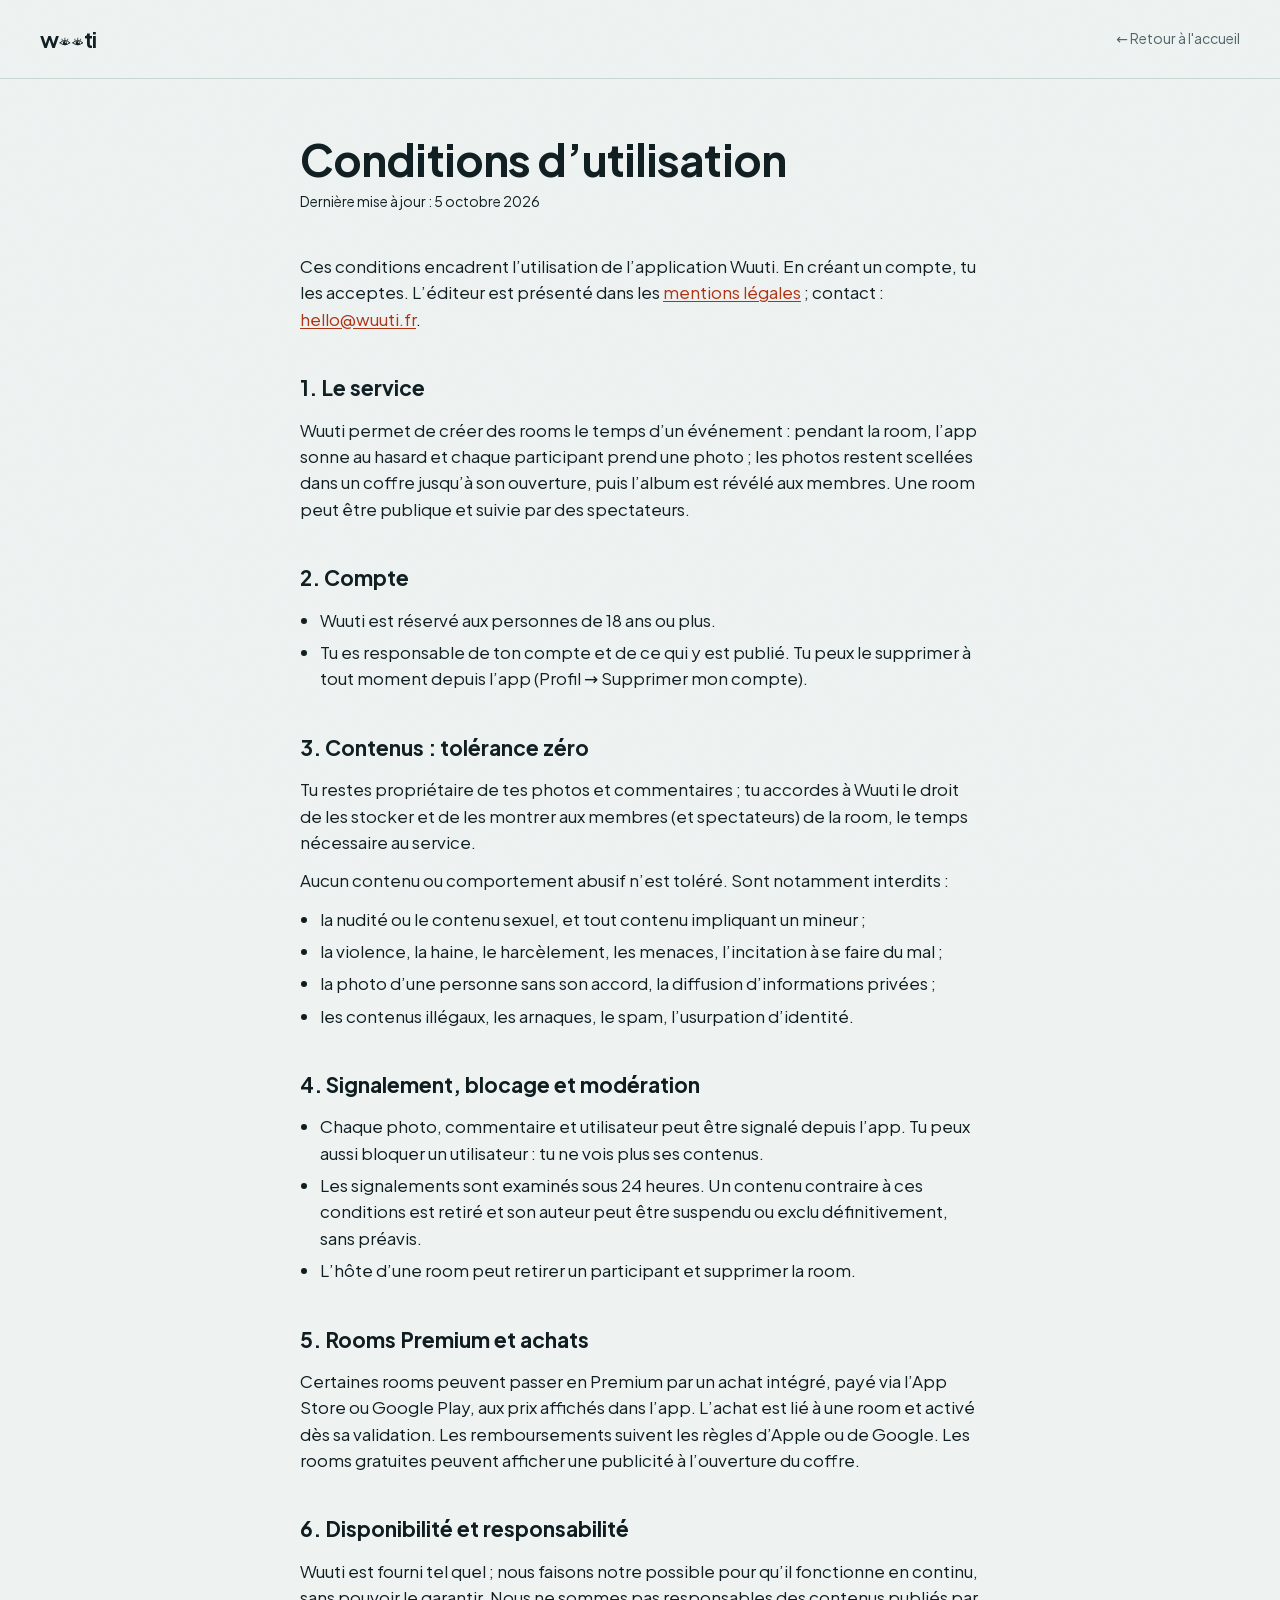
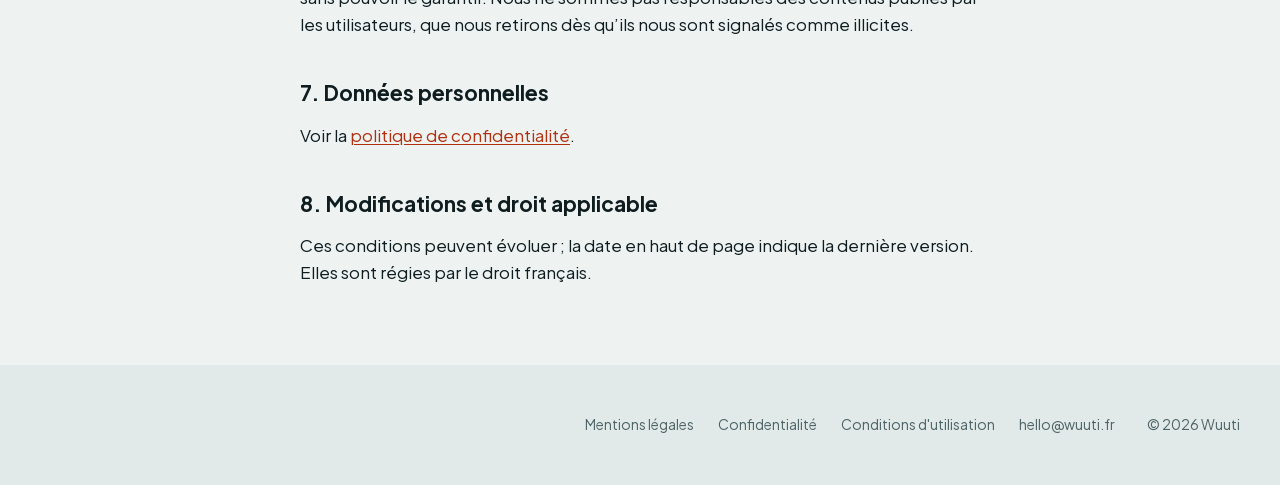
==== conditions.html @ 4585d602 "Légal : politique de confidentialité à jour (AdMob, PostHog, Apple, achats, 18 ans) et conditions d'" ====
<!doctype html>
<html lang="fr">
<head>
  <meta charset="utf-8" />
  <meta name="viewport" content="width=device-width, initial-scale=1, viewport-fit=cover" />
  <title>Conditions d’utilisation · Wuuti</title>
  <meta name="description" content="Conditions générales d’utilisation de l’application Wuuti." />
  <link rel="canonical" href="https://wuuti.fr/conditions.html" />
  <meta name="robots" content="noindex, follow" />
  <meta name="theme-color" content="#eef3f2" />
  <link rel="icon" href="assets/favicon.png" />
  <link rel="stylesheet" href="styles.css?v=11" />
</head>
<body class="legal day">
  <header class="legal__head">
    <div class="container">
      <a href="/" class="wordmark wordmark--sm" aria-label="Wuuti, accueil">
        w<span class="eyes"><span class="sr">uu</span><svg viewBox="0 0 230 100" fill="none" aria-hidden="true"><defs><clipPath id="lgc"><path d="M9.00 50.00Q55.00 4.00 101.00 50.00Q55.00 90.00 9.00 50.00Z"/><path d="M129.00 50.00Q175.00 4.00 221.00 50.00Q175.00 90.00 129.00 50.00Z"/></clipPath><mask id="lgm" maskUnits="userSpaceOnUse" x="-20" y="-20" width="270" height="140"><rect x="-20" y="-20" width="270" height="140" fill="#fff"/><circle fill="#000" cx="62.20" cy="44.80" r="6.00"/><circle fill="#000" cx="182.20" cy="44.80" r="6.00"/></mask></defs><g clip-path="url(#lgc)" mask="url(#lgm)"><circle fill="currentColor" cx="55.00" cy="52.00" r="20.00"/><circle fill="currentColor" cx="175.00" cy="52.00" r="20.00"/></g><g stroke="currentColor" stroke-width="9" stroke-linecap="round" stroke-linejoin="round"><path d="M9.00 50.00Q55.00 90.00 101.00 50.00"/><path d="M129.00 50.00Q175.00 90.00 221.00 50.00"/><path d="M9.00 50.00Q55.00 4.00 101.00 50.00"/><path d="M129.00 50.00Q175.00 4.00 221.00 50.00"/></g><g stroke="currentColor" stroke-width="7" stroke-linecap="round"><line x1="30.35" y1="25.95" x2="27.79" y2="15.45"/><line x1="55.00" y1="20.00" x2="55.00" y2="6.32"/><line x1="79.65" y1="25.95" x2="82.21" y2="15.45"/><line x1="150.35" y1="25.95" x2="147.79" y2="15.45"/><line x1="175.00" y1="20.00" x2="175.00" y2="6.32"/><line x1="199.65" y1="25.95" x2="202.21" y2="15.45"/></g></svg></span>ti
      </a>
      <a href="/" class="legal__back">← Retour à l'accueil</a>
    </div>
  </header>
  <main class="container legal__body">
    <h1>Conditions d’utilisation</h1>
    <p class="legal__date">Dernière mise à jour : 5 octobre 2026</p>

    <p>Ces conditions encadrent l’utilisation de l’application Wuuti. En créant un compte, tu les acceptes. L’éditeur est présenté dans les <a href="mentions-legales.html">mentions légales</a> ; contact : <a href="mailto:hello@wuuti.fr">hello@wuuti.fr</a>.</p>

    <h2>1. Le service</h2>
    <p>Wuuti permet de créer des rooms le temps d’un événement : pendant la room, l’app sonne au hasard et chaque participant prend une photo ; les photos restent scellées dans un coffre jusqu’à son ouverture, puis l’album est révélé aux membres. Une room peut être publique et suivie par des spectateurs.</p>

    <h2>2. Compte</h2>
    <ul>
      <li>Wuuti est réservé aux personnes de 18 ans ou plus.</li>
      <li>Tu es responsable de ton compte et de ce qui y est publié. Tu peux le supprimer à tout moment depuis l’app (Profil → Supprimer mon compte).</li>
    </ul>

    <h2>3. Contenus : tolérance zéro</h2>
    <p>Tu restes propriétaire de tes photos et commentaires ; tu accordes à Wuuti le droit de les stocker et de les montrer aux membres (et spectateurs) de la room, le temps nécessaire au service.</p>
    <p>Aucun contenu ou comportement abusif n’est toléré. Sont notamment interdits :</p>
    <ul>
      <li>la nudité ou le contenu sexuel, et tout contenu impliquant un mineur ;</li>
      <li>la violence, la haine, le harcèlement, les menaces, l’incitation à se faire du mal ;</li>
      <li>la photo d’une personne sans son accord, la diffusion d’informations privées ;</li>
      <li>les contenus illégaux, les arnaques, le spam, l’usurpation d’identité.</li>
    </ul>

    <h2>4. Signalement, blocage et modération</h2>
    <ul>
      <li>Chaque photo, commentaire et utilisateur peut être signalé depuis l’app. Tu peux aussi bloquer un utilisateur : tu ne vois plus ses contenus.</li>
      <li>Les signalements sont examinés sous 24 heures. Un contenu contraire à ces conditions est retiré et son auteur peut être suspendu ou exclu définitivement, sans préavis.</li>
      <li>L’hôte d’une room peut retirer un participant et supprimer la room.</li>
    </ul>

    <h2>5. Rooms Premium et achats</h2>
    <p>Certaines rooms peuvent passer en Premium par un achat intégré, payé via l’App Store ou Google Play, aux prix affichés dans l’app. L’achat est lié à une room et activé dès sa validation. Les remboursements suivent les règles d’Apple ou de Google. Les rooms gratuites peuvent afficher une publicité à l’ouverture du coffre.</p>

    <h2>6. Disponibilité et responsabilité</h2>
    <p>Wuuti est fourni tel quel ; nous faisons notre possible pour qu’il fonctionne en continu, sans pouvoir le garantir. Nous ne sommes pas responsables des contenus publiés par les utilisateurs, que nous retirons dès qu’ils nous sont signalés comme illicites.</p>

    <h2>7. Données personnelles</h2>
    <p>Voir la <a href="confidentialite.html">politique de confidentialité</a>.</p>

    <h2>8. Modifications et droit applicable</h2>
    <p>Ces conditions peuvent évoluer ; la date en haut de page indique la dernière version. Elles sont régies par le droit français.</p>
  </main>
  <footer class="footer">
    <div class="container footer__inner">
      <nav class="footer__links" aria-label="Liens légaux">
        <a href="mentions-legales.html">Mentions légales</a>
        <a href="confidentialite.html">Confidentialité</a>
        <a href="conditions.html">Conditions d'utilisation</a>
        <a href="mailto:hello@wuuti.fr">hello@wuuti.fr</a>
      </nav>
      <p class="footer__copy">© 2026 Wuuti</p>
    </div>
  </footer>
</body>
</html>
---- styles.css ----
/* ==========================================================================
   Wuuti, landing
   Tokens repris de l'app (lib/theme.dart) : 60/30/10 dans la complémentaire.
   Deux temps : la page vit la nuit (ink) puis bascule en jour (paper)
   à l'ouverture du coffre. C'est la seule bascule de thème, voulue.
   Rayons : interactif = pilule, cartes = 28px, téléphones = 44px.
   ========================================================================== */

@font-face {
  font-family: "Plus Jakarta Sans";
  src: url("assets/fonts/jakarta.woff2") format("woff2");
  font-weight: 400 800;
  font-style: normal;
  font-display: swap;
}
@font-face {
  font-family: "Plus Jakarta Sans";
  src: url("assets/fonts/jakarta-italic.woff2") format("woff2");
  font-weight: 400 800;
  font-style: italic;
  font-display: swap;
}
/* Caveat réduite aux légendes des polaroïds du coffre. */
@font-face {
  font-family: "Caveat";
  src: url("assets/fonts/caveat.woff2") format("woff2");
  font-weight: 600;
  font-display: swap;
}

:root {
  /* Nuit */
  --ink: #0c1517;
  --ink2: #111d20;
  --slate: #172629;
  --slate2: #1f3236;
  --line: #26393d;
  --mist: #7e9a9e;
  --foam: #e6efee;
  /* Jour */
  --paper: #eef3f2;
  --paper-hi: #f7faf9;
  --paper2: #e1eae9;
  --paper-line: #c9d8d6;
  --ink-text: #0f1d20;
  --ink-muted: #4e6367;
  /* Accent */
  --ember: #d93d14;
  --ember-hover: #e44a20;
  --ember-soft: #ff8a63;
  --ember-deep: #b0300f;

  --text: var(--foam);
  --muted: var(--mist);

  --ease-out: cubic-bezier(0.23, 1, 0.32, 1);
  --ease-in-out: cubic-bezier(0.77, 0, 0.175, 1);
  --ease-spring: cubic-bezier(0.34, 1.36, 0.64, 1);

  --r-card: 28px;
  --r-phone: 44px;
  --nav-h: 68px;
  --gutter: clamp(16px, 4vw, 40px);

  /* Couches */
  --z-nav: 50;
  --z-skip: 60;
  --z-grain: 40;

  color-scheme: dark;
}

*,
*::before,
*::after { box-sizing: border-box; }

html {
  scroll-behavior: smooth;
  -webkit-text-size-adjust: 100%;
  scroll-padding-top: calc(var(--nav-h) + 12px);
}

body {
  margin: 0;
  background: var(--ink);
  color: var(--text);
  font-family: "Plus Jakarta Sans", ui-sans-serif, system-ui, sans-serif;
  font-size: 17px;
  line-height: 1.55;
  -webkit-font-smoothing: antialiased;
  -moz-osx-font-smoothing: grayscale;
  text-rendering: optimizeLegibility;
  overflow-x: clip;
  -webkit-tap-highlight-color: transparent;
}

img { display: block; max-width: 100%; height: auto; }
a { color: inherit; text-decoration: none; }
button { font: inherit; color: inherit; cursor: pointer; }
h1, h2, h3, p { margin: 0; }
.tabular { font-variant-numeric: tabular-nums; }
.sr {
  position: absolute;
  width: 1px;
  height: 1px;
  overflow: hidden;
  clip-path: inset(50%);
  white-space: nowrap;
}

::selection { background: rgb(217 61 20 / 0.35); }

:focus-visible {
  outline: 2px solid var(--ember-soft);
  outline-offset: 3px;
  border-radius: 999px;
}
.day :focus-visible { outline-color: var(--ember-deep); }

.skip {
  position: fixed;
  left: 16px;
  top: -60px;
  z-index: var(--z-skip);
  background: var(--ember);
  color: #fff;
  padding: 10px 16px;
  border-radius: 999px;
  transition: transform 200ms var(--ease-out);
}
.skip:focus { transform: translateY(76px); }

.container {
  width: 100%;
  max-width: 1320px;
  margin-inline: auto;
  padding-inline: var(--gutter);
}

/* Grain : fixe, jamais sur un conteneur qui défile */
body::after {
  content: "";
  position: fixed;
  inset: 0;
  z-index: var(--z-grain);
  pointer-events: none;
  opacity: 0.035;
  background-image: url("data:image/svg+xml,%3Csvg xmlns='http://www.w3.org/2000/svg' width='160' height='160'%3E%3Cfilter id='n'%3E%3CfeTurbulence type='fractalNoise' baseFrequency='.9' numOctaves='2' stitchTiles='stitch'/%3E%3C/filter%3E%3Crect width='100%25' height='100%25' filter='url(%23n)'/%3E%3C/svg%3E");
}

/* ---------- Typo partagée ----------
   Une seule définition pour les titres d'affichage et les textes secondaires :
   chaque bloc ne règle ensuite que sa taille (et un écart si besoin). */
.hero__title, .section-title, .manifesto__title, .vault__title, .final__title,
.ritual__step h3, .cell h3, .plan__price, .vault__time, .cover__name {
  font-weight: 650;
  line-height: 1.04;
  letter-spacing: -0.045em;
  text-wrap: balance;
}
.hero__title em, .manifesto__title em { color: var(--ember-soft); }

.section-sub, .hero__sub, .ritual__step p, .vault__caption, .final__sub {
  color: var(--muted);
  font-size: clamp(1rem, 1.3vw, 1.15rem);
  text-wrap: pretty;
}

.section-title { font-size: clamp(2rem, 4.2vw, 3.4rem); letter-spacing: -0.035em; }
.section-sub { margin-top: 16px; max-width: 52ch; }

/* Pastilles (bientôt, privée, live, badge de tarif) */
.soon, .cover__chip, .live-tag, .plan__badge {
  display: inline-flex;
  align-items: center;
  gap: 6px;
  border-radius: 999px;
  font-weight: 650;
  white-space: nowrap;
}

/* Colonnes centrées */
.manifesto__inner, .final__inner {
  display: flex;
  flex-direction: column;
  align-items: center;
  text-align: center;
}

/* Icônes (sprite SVG Phosphor) */
.icon { width: 1em; height: 1em; flex: none; fill: currentColor; }

/* ---------- Marque : les yeux ---------- */
.wordmark {
  display: inline-flex;
  align-items: baseline;
  font-size: 26px;
  font-weight: 650;
  letter-spacing: -0.04em;
  line-height: 1;
  transition: transform 160ms var(--ease-out);
}
.wordmark:active { transform: scale(0.97); }
.wordmark .eyes {
  width: 1.12em;
  height: 0.49em;
  margin-inline: 0.04em 0.03em;
  transform: translateY(0.02em);
}
.wordmark--sm { font-size: 22px; }
.eyes { display: inline-block; color: currentColor; }
.eyes svg { display: block; width: 100%; height: 100%; overflow: visible; }

/* ---------- Boutons ---------- */
.btn {
  --bg-btn: transparent;
  position: relative;
  display: inline-flex;
  align-items: center;
  justify-content: center;
  gap: 10px;
  height: 48px;
  padding: 0 22px;
  border: 0;
  border-radius: 999px;
  background: var(--bg-btn);
  font-weight: 650;
  font-size: 15px;
  letter-spacing: -0.01em;
  white-space: nowrap;
  user-select: none;
  transition:
    transform 160ms var(--ease-out),
    background-color 200ms ease,
    color 200ms ease;
}
.btn:active { transform: scale(0.97); }
.btn .icon { font-size: 18px; }
.btn--sm { height: 40px; padding: 0 18px; font-size: 14px; }
.btn--lg { height: 56px; padding: 0 26px; font-size: 16px; }

.btn--ember { --bg-btn: var(--ember); color: #fff; }

.btn__arrow { transition: transform 200ms var(--ease-out); }

@media (hover: hover) and (pointer: fine) {
  .btn--ember:hover { --bg-btn: var(--ember-hover); }
  .btn:hover .btn__arrow { transform: translateX(4px); }
  .btn:hover .btn__arrow--down { transform: translateY(3px); }
}

/* bouton magnétique : on bouge un calque interne, pas le bouton (hitbox stable) */
[data-magnetic] > * { transition: transform 300ms var(--ease-out); }

/* ---------- Nav ---------- */
.nav {
  position: fixed;
  inset: 0 0 auto 0;
  z-index: var(--z-nav);
  height: var(--nav-h);
  color: var(--foam);
  transition: color 300ms ease;
}
.nav::before {
  content: "";
  position: absolute;
  inset: 0;
  background: rgb(12 21 23 / 0.72);
  backdrop-filter: blur(18px) saturate(160%);
  -webkit-backdrop-filter: blur(18px) saturate(160%);
  box-shadow: inset 0 -1px 0 rgb(230 239 238 / 0.06);
  opacity: 0;
  transition: opacity 300ms ease, background-color 300ms ease;
}
.nav.is-scrolled::before { opacity: 1; }
.nav[data-theme="day"] { color: var(--ink-text); }
.nav[data-theme="day"]::before {
  background: rgb(238 243 242 / 0.78);
  box-shadow: inset 0 -1px 0 rgb(15 29 32 / 0.07);
}
@media (prefers-reduced-transparency: reduce) {
  .nav::before { background: var(--ink); backdrop-filter: none; }
  .nav[data-theme="day"]::before { background: var(--paper); }
}
.nav__inner {
  position: relative;
  height: 100%;
  display: flex;
  align-items: center;
  gap: 24px;
}
.nav__links {
  display: flex;
  gap: 4px;
  margin-left: auto;
}
.nav__links a {
  padding: 8px 14px;
  border-radius: 999px;
  font-size: 14px;
  font-weight: 550;
  opacity: 0.72;
  transition: opacity 200ms ease, background-color 200ms ease;
}
@media (hover: hover) and (pointer: fine) {
  .nav__links a:hover { opacity: 1; background: rgb(127 154 158 / 0.14); }
}
@media (max-width: 767px) {
  .nav__links { display: none; }
}

/* ---------- Sélecteur de langue : globe + code ISO, noms natifs dans la liste ---------- */
.lang { position: relative; margin-left: -8px; }
@media (max-width: 767px) {
  .lang { margin-left: auto; margin-right: -10px; }
}
.lang__btn {
  display: inline-flex;
  align-items: center;
  gap: 7px;
  height: 40px;
  padding: 0 12px 0 13px;
  border: 1px solid rgb(127 154 158 / 0.32);
  border-radius: 999px;
  background: none;
  font-size: 14px;
  font-weight: 650;
  letter-spacing: 0.02em;
  transition: transform 160ms var(--ease-out), background-color 200ms ease, border-color 200ms ease;
}
.lang__btn:active { transform: scale(0.97); }
.lang__globe { font-size: 18px; }
.lang__caret { font-size: 12px; opacity: 0.6; transition: transform 240ms var(--ease-out); }
.lang.is-open .lang__caret { transform: rotate(180deg); }
.lang.is-open .lang__btn { background: rgb(127 154 158 / 0.14); }
@media (hover: hover) and (pointer: fine) {
  .lang__btn:hover { background: rgb(127 154 158 / 0.14); border-color: rgb(127 154 158 / 0.5); }
}

.lang__menu {
  position: absolute;
  top: calc(100% + 12px);
  right: 0;
  min-width: 204px;
  margin: 0;
  padding: 6px;
  list-style: none;
  border: 1px solid var(--line);
  border-radius: 24px;
  background: var(--slate);
  color: var(--foam);
  box-shadow: 0 22px 44px -14px rgb(0 0 0 / 0.6);
  transform-origin: top right;
  opacity: 0;
  visibility: hidden;
  transform: translateY(-6px) scale(0.96);
  transition:
    opacity 160ms ease,
    transform 220ms var(--ease-out),
    visibility 0s linear 220ms;
}
.lang.is-open .lang__menu {
  opacity: 1;
  visibility: visible;
  transform: none;
  transition-delay: 0s;
}
.lang__menu li {
  display: flex;
  align-items: center;
  gap: 10px;
  min-height: 44px;
  padding: 0 14px;
  border-radius: 18px;
  font-size: 15px;
  font-weight: 550;
  cursor: pointer;
  transition: background-color 160ms ease;
}
.lang__menu li:focus-visible { outline-offset: -2px; border-radius: 18px; }
.lang__name { flex: 1; }
.lang__iso { font-size: 12px; font-weight: 650; letter-spacing: 0.06em; color: var(--mist); }
.lang__check { font-size: 16px; color: var(--ember-soft); opacity: 0; transform: scale(0.6); transition: opacity 160ms ease, transform 220ms var(--ease-spring); }
.lang__menu li[aria-selected="true"] { font-weight: 700; }
.lang__menu li[aria-selected="true"] .lang__check { opacity: 1; transform: none; }
@media (hover: hover) and (pointer: fine) {
  .lang__menu li:hover { background: rgb(127 154 158 / 0.16); }
}
.nav[data-theme="day"] .lang__btn { border-color: rgb(15 29 32 / 0.2); }
.nav[data-theme="day"] .lang__btn:hover,
.nav[data-theme="day"] .lang.is-open .lang__btn { background: rgb(15 29 32 / 0.06); border-color: rgb(15 29 32 / 0.32); }
.nav[data-theme="day"] .lang__menu {
  background: var(--paper-hi);
  color: var(--ink-text);
  border-color: var(--paper-line);
  box-shadow: 0 22px 44px -16px rgb(15 29 32 / 0.28);
}
.nav[data-theme="day"] .lang__iso { color: var(--ink-muted); }
.nav[data-theme="day"] .lang__check { color: var(--ember); }
.nav[data-theme="day"] .lang__menu li:hover { background: rgb(15 29 32 / 0.06); }
.nav[data-theme="day"] .lang__menu li:focus-visible { outline-color: var(--ember-deep); }
@media (max-width: 400px) {
  .lang__btn { padding: 0 10px; gap: 5px; }
  .lang__caret { display: none; }
}

/* Le temps de charger une langue, la page reste masquée : pas d'éclair de français. */
html.i18n-pending body { opacity: 0; }
body { transition: opacity 200ms ease; }

/* ---------- Pastille "bientôt" (état réel : l'app n'est pas sortie) ---------- */
.soon {
  gap: 10px;
  margin-bottom: 24px;
  padding: 7px 14px 7px 12px;
  background: var(--slate);
  color: var(--foam);
  font-size: 14px;
  font-weight: 600;
}
.soon__dot { flex-shrink: 0; position: relative; width: 8px; height: 8px; border-radius: 50%; background: var(--ember); }
.soon__dot::after {
  content: "";
  position: absolute;
  inset: 0;
  border-radius: 50%;
  background: var(--ember);
  animation: soonPing 2s var(--ease-out) infinite;
}
@keyframes soonPing { 0% { transform: scale(1); opacity: 0.7; } 100% { transform: scale(3); opacity: 0; } }

/* ---------- Hero ---------- */
.hero {
  position: relative;
  min-height: 100dvh;
  display: flex;
  align-items: center;
  padding-top: calc(var(--nav-h) + 24px);
  padding-bottom: 56px;
  overflow: hidden;
}
.hero::before {
  /* halo braise très doux derrière le téléphone */
  content: "";
  position: absolute;
  width: 70vmax;
  height: 70vmax;
  right: -22vmax;
  top: 50%;
  translate: 0 -50%;
  background: radial-gradient(closest-side, rgb(217 61 20 / 0.16), transparent 70%);
  pointer-events: none;
}
.hero__sentinel { position: absolute; top: 0; height: 40px; width: 1px; }
.hero__grid {
  display: grid;
  grid-template-columns: 1.15fr 0.85fr;
  align-items: center;
  gap: clamp(32px, 5vw, 80px);
}
.hero__title { font-size: clamp(2.6rem, 4.4vw, 3.9rem); text-wrap: initial; }
.hero__title em { font-style: italic; padding-right: 0.06em; }
.hero__title .line { display: block; padding-bottom: 0.08em; }
.hero__title .line > span {
  display: inline-block;
  animation: focusIn 700ms var(--ease-out) backwards;
}
.hero__title .line:nth-child(2) > span { animation-delay: 70ms; }
@keyframes focusIn { from { transform: translateY(0.3em); filter: blur(10px); } }

.hero__sub { margin-top: 24px; max-width: 44ch; font-size: clamp(1.05rem, 1.35vw, 1.2rem); }
.hero__ctas { margin-top: 36px; display: flex; flex-wrap: wrap; gap: 12px; }

.reveal-load {
  animation: focusIn 600ms var(--ease-out) backwards;
  animation-delay: var(--d, 0ms);
}

.hero__visual {
  position: relative;
  display: grid;
  place-items: center;
  perspective: 1400px;
  min-height: min(76dvh, 700px);
}

/* Téléphone */
.phone {
  position: relative;
  aspect-ratio: 600 / 1305;
  border-radius: var(--r-phone);
  background: var(--ink2);
  padding: 7px;
  box-shadow:
    inset 0 0 0 1px rgb(230 239 238 / 0.08),
    0 40px 80px -20px rgb(3 10 12 / 0.7),
    0 12px 24px -8px rgb(3 10 12 / 0.5);
}
.phone img {
  width: 100%;
  height: 100%;
  object-fit: cover;
  border-radius: calc(var(--r-phone) - 7px);
}
.phone--front {
  width: clamp(230px, 22vw, 320px);
  z-index: 2;
  transform: rotateY(var(--ry, -8deg)) rotateX(var(--rx, 4deg)) rotateZ(2deg);
  transform-style: preserve-3d;
  will-change: transform;
}
.phone--back {
  position: absolute;
  width: clamp(200px, 19vw, 280px);
  z-index: 1;
  transform: translate(-58%, 6%) rotateZ(-9deg) scale(0.92);
  opacity: 0.5;
  filter: blur(1.5px) saturate(0.8);
}

/* Anneaux du ping : communiquent "ça sonne" */
.ping-rings { position: absolute; inset: 0; display: grid; place-items: center; pointer-events: none; }
.ping-rings span {
  position: absolute;
  width: clamp(260px, 28vw, 420px);
  aspect-ratio: 1;
  border-radius: 50%;
  box-shadow: inset 0 0 0 1.5px rgb(217 61 20 / 0.5);
  opacity: 0;
}
.ping-rings.is-ringing span { animation: ring 3.6s cubic-bezier(0.2, 0.6, 0.35, 1) 2; }
.ping-rings span:nth-child(2) { animation-delay: 1.2s; }
.ping-rings span:nth-child(3) { animation-delay: 2.4s; }
@keyframes ring {
  0% { transform: scale(0.55); opacity: 0; }
  15% { opacity: 0.9; }
  100% { transform: scale(1.5); opacity: 0; }
}

/* Notification iOS, vraie mini-UI */
.notif {
  position: absolute;
  top: 7%;
  left: 50%;
  width: 118%;
  display: flex;
  gap: 12px;
  align-items: center;
  padding: 12px 14px;
  border-radius: 22px;
  background: rgb(230 239 238 / 0.94);
  color: var(--ink-text);
  box-shadow: 0 20px 40px -12px rgb(3 10 12 / 0.55);
  transform: translate(-50%, -30px) scale(0.96);
  opacity: 0;
  transition:
    transform 600ms var(--ease-spring),
    opacity 300ms var(--ease-out);
  -webkit-backdrop-filter: blur(20px);
  backdrop-filter: blur(20px);
}
.notif.is-in { transform: translate(-50%, 0) scale(1); opacity: 1; }
.notif__icon {
  flex: none;
  width: 38px;
  height: 38px;
  border-radius: 10px;
  background: var(--ink);
  color: var(--foam);
  display: grid;
  place-items: center;
}
.eyes--xs { width: 26px; height: 11px; }
.notif__body { display: grid; gap: 2px; min-width: 0; }
.notif__meta { font-size: 11px; color: var(--ink-muted); white-space: nowrap; overflow: hidden; text-overflow: ellipsis; }
.notif__meta b { font-weight: 700; letter-spacing: 0.02em; margin-right: 4px; }
.notif__now { margin-left: 6px; }
.notif__text { font-size: 14px; font-weight: 650; line-height: 1.25; }

/* Hero, mobile */
@media (max-width: 899px) {
  .hero { padding-top: calc(var(--nav-h) + 32px); align-items: flex-start; }
  .hero__grid { grid-template-columns: minmax(0, 1fr); gap: 48px; }
  .soon { max-width: 100%; white-space: normal; line-height: 1.3; }
  .hero__visual { min-height: 0; padding-bottom: 12px; }
  .phone--front { width: min(62vw, 280px); }
  .phone--back { width: min(52vw, 240px); }
  .notif { width: 124%; }
}
@media (max-width: 480px) {
  .hero__title { font-size: clamp(2.2rem, 10.5vw, 2.6rem); }
  .hero__ctas .btn { flex: 1 1 100%; }
}

/* ---------- Marquee ---------- */
.marquee {
  overflow: hidden;
  padding: 28px 0;
  background: var(--ink2);
  mask-image: linear-gradient(90deg, transparent, #000 10%, #000 90%, transparent);
}
.marquee__track { display: flex; width: max-content; animation: marquee 34s linear infinite; }
.marquee__group { display: flex; align-items: center; gap: 36px; padding-right: 36px; }
.marquee__group span:not(.eyes) {
  font-size: clamp(1.6rem, 3.2vw, 2.6rem);
  font-weight: 650;
  letter-spacing: -0.035em;
  white-space: nowrap;
  color: var(--foam);
}
.eyes--mq { width: 54px; height: 24px; color: var(--ember); }
@keyframes marquee { to { transform: translateX(-50%); } }
@media (hover: hover) { .marquee:hover .marquee__track { animation-play-state: paused; } }

/* ---------- Reveal au scroll ---------- */
.reveal {
  opacity: 0;
  transform: translateY(20px);
  filter: blur(4px);
  transition:
    opacity 700ms var(--ease-out),
    transform 700ms var(--ease-out),
    filter 700ms var(--ease-out);
  transition-delay: var(--stagger, 0ms);
}
.reveal.is-in { opacity: 1; transform: none; filter: blur(0); }

/* ---------- Rituel ---------- */
.ritual { padding: clamp(96px, 12vw, 160px) 0 clamp(64px, 8vw, 120px); }
.ritual__grid {
  display: grid;
  grid-template-columns: 0.9fr 1.1fr;
  gap: clamp(32px, 6vw, 96px);
  margin-top: clamp(48px, 6vw, 80px);
}
.ritual__stage {
  position: sticky;
  top: calc(var(--nav-h) + 4vh);
  height: calc(100dvh - var(--nav-h) - 8vh);
  display: grid;
  place-items: center;
}
.phone--stage { height: min(100%, 640px); width: auto; }
.phone--stage img {
  position: absolute;
  inset: 7px;
  width: calc(100% - 14px);
  height: calc(100% - 14px);
  opacity: 0;
  transform: scale(1.03);
  filter: blur(8px);
  transition:
    opacity 500ms var(--ease-out),
    transform 600ms var(--ease-out),
    filter 500ms var(--ease-out);
}
.phone--stage img.is-active { opacity: 1; transform: none; filter: blur(0); }

.ritual__steps { list-style: none; margin: 0; padding: 0; position: relative; }
.ritual__steps::before,
.ritual__steps::after {
  content: "";
  position: absolute;
  left: 23px;
  top: 12px;
  width: 2px;
  border-radius: 2px;
}
.ritual__steps::before { bottom: 12px; background: var(--line); }
.ritual__steps::after {
  height: calc((100% - 24px) * var(--progress, 0));
  background: var(--ember);
  transition: height 120ms linear;
}
.ritual__step {
  position: relative;
  min-height: 72vh;
  display: flex;
  flex-direction: column;
  justify-content: center;
  padding-left: 80px;
}
/* On estompe le texte, pas le <li> : une opacité sur le <li> rendrait
   l'icône translucide et laisserait voir le trait de progression à travers. */
.ritual__step > :not(.ritual__icon) { opacity: 0.32; transition: opacity 500ms var(--ease-out); }
.ritual__step.is-active > :not(.ritual__icon) { opacity: 1; }
.ritual__icon {
  position: absolute;
  left: 0;
  top: 50%;
  translate: 0 -50%;
  width: 48px;
  height: 48px;
  border-radius: 50%;
  display: grid;
  place-items: center;
  background: var(--slate);
  color: var(--mist);
  font-size: 22px;
  z-index: 1;
  transition: background-color 400ms ease, color 400ms ease, transform 500ms var(--ease-spring);
}
.ritual__step.is-active .ritual__icon { background: var(--ember); color: #fff; transform: scale(1.06); }
.ritual__step h3 { font-size: clamp(1.9rem, 3.4vw, 3rem); letter-spacing: -0.04em; }
.ritual__step p { margin-top: 16px; max-width: 40ch; }
.ritual__inline { display: none; }

@media (max-width: 899px) {
  .ritual__grid { grid-template-columns: 1fr; }
  .ritual__stage { display: none; }
  .ritual__step { min-height: auto; padding: 0 0 72px 68px; justify-content: flex-start; }
  .ritual__step > :not(.ritual__icon) { opacity: 1; }
  .ritual__icon { top: 0; translate: none; }
  .ritual__inline {
    display: block;
    width: min(260px, 72%);
    margin-top: 28px;
    border-radius: 32px;
    border: 6px solid var(--ink2);
    box-shadow: 0 30px 60px -20px rgb(3 10 12 / 0.7);
  }
}

/* ---------- Manifeste ---------- */
.manifesto { padding: clamp(96px, 12vw, 180px) 0; }
.eyes--manifesto { width: 92px; height: 40px; color: var(--ember); margin-bottom: 32px; }
.manifesto__title { font-size: clamp(2.6rem, 6.4vw, 5.4rem); letter-spacing: -0.05em; }
.manifesto__text {
  margin-top: clamp(32px, 4vw, 48px);
  max-width: 30ch;
  font-size: clamp(1.35rem, 2.4vw, 2rem);
  font-weight: 550;
  line-height: 1.35;
  letter-spacing: -0.025em;
  text-wrap: balance;
}
/* Les mots s'allument un à un : on lit au rythme de la page */
.manifesto__text .w {
  color: var(--mist);
  transition: color 500ms var(--ease-out);
  transition-delay: calc(var(--k) * 45ms);
}
.manifesto__text.is-in .w { color: var(--foam); }

/* ---------- Coffre : la bascule ---------- */
.vault {
  position: relative;
  /* +80px : le coffre reste épinglé un peu après l'ouverture, le temps de voir les polaroïds arriver. */
  --vault-h: 230vh;
  height: calc(var(--vault-h) + 80px);
  background: var(--ink);
  transition: background-color 1100ms var(--ease-in-out);
}
.vault.is-open { background: var(--paper); }
.vault__stage {
  position: sticky;
  top: 0;
  height: 100dvh;
  overflow: hidden;
  display: grid;
  place-items: center;
}
.vault__trigger { position: absolute; top: calc(var(--vault-h) * 0.58); bottom: 0; left: 0; width: 1px; pointer-events: none; }
.vault__center {
  position: relative;
  z-index: 2;
  display: grid;
  justify-items: center;
  text-align: center;
  padding-inline: var(--gutter);
  transition: transform 900ms var(--ease-out);
}
/* Ouvert : le bloc remonte un peu pour s'éloigner de la rangée basse de polaroïds. */
.vault.is-open .vault__center { transform: translateY(-6vh); }
.vault__dial {
  position: relative;
  width: clamp(200px, 26vw, 280px);
  aspect-ratio: 1;
  display: grid;
  place-items: center;
  color: var(--foam);
  transition: color 900ms ease, transform 900ms var(--ease-out);
}
.vault__ticks {
  position: absolute;
  inset: 0;
  width: 100%;
  height: 100%;
  color: var(--line);
  animation: spin 60s linear infinite;
  transition: opacity 600ms ease, transform 900ms var(--ease-out);
}
@keyframes spin { to { rotate: 360deg; } }
.eyes--vault { width: 46%; height: 20%; }
.vault.is-open .vault__dial { color: var(--ink-text); transform: translateY(8px) scale(1.1); }
.vault.is-open .vault__ticks { opacity: 0; transform: scale(1.4); }

.vault__sealed, .vault__open {
  grid-area: 2 / 1;
  display: grid;
  justify-items: center;
  gap: 14px;
  margin-top: 8px;
  transition: opacity 600ms var(--ease-out), transform 700ms var(--ease-out), filter 600ms var(--ease-out);
}
.vault__time { font-size: clamp(3rem, 8vw, 6.2rem); font-weight: 600; letter-spacing: -0.05em; line-height: 1; }
.vault__caption { max-width: 40ch; }
.vault__open { opacity: 0; transform: translateY(20px); filter: blur(8px); pointer-events: none; }
.vault__title { font-size: clamp(2.6rem, 6.4vw, 5.2rem); letter-spacing: -0.05em; line-height: 1; color: var(--ink-text); }
.vault__open .vault__caption { color: var(--ink-muted); }
.vault.is-open .vault__sealed { opacity: 0; transform: translateY(-16px) scale(0.98); filter: blur(8px); }
.vault.is-open .vault__open { opacity: 1; transform: none; filter: blur(0); transition-delay: 350ms; }

.vault__photos { position: absolute; inset: 0; pointer-events: none; }
.polaroid {
  position: absolute;
  margin: 0;
  left: 50%;
  top: 50%;
  width: clamp(84px, min(10.5vw, 15vh), 168px);
  padding: 7px 7px 26px;
  background: #fbfdfc;
  border-radius: 6px;
  box-shadow: 0 18px 36px -14px rgb(15 29 32 / 0.45), 0 2px 6px rgb(15 29 32 / 0.12);
  transform: translate(-50%, -50%) scale(0.4) rotate(0deg);
  opacity: 0;
  transition:
    transform 1000ms var(--ease-spring),
    opacity 400ms var(--ease-out);
  transition-delay: calc(var(--i) * 55ms);
}
.polaroid img { width: 100%; aspect-ratio: 4 / 5; object-fit: cover; border-radius: 2px; }
.polaroid figcaption {
  position: absolute;
  left: 6px;
  right: 6px;
  bottom: 3px;
  font: 600 clamp(0.72rem, min(1.05vw, 1.5vh), 1.05rem) / 1.2 "Caveat", "Bradley Hand", cursive;
  color: #2a3437;
  text-align: center;
  white-space: nowrap;
  overflow: hidden;
  text-overflow: ellipsis;
}
.vault.is-open .polaroid.is-ready {
  opacity: 1;
  transform: translate(calc(-50% + var(--x)), calc(-50% + var(--y))) scale(1) rotate(var(--r));
  transition-delay: calc(250ms + var(--i) * 55ms);
}
.vault:not(.is-open) .polaroid { transition-duration: 350ms, 250ms; transition-delay: 0ms; }

@media (max-width: 767px) {
  .vault { --vault-h: 200vh; }
  .vault__dial { width: 150px; }
  .polaroid { width: 76px; padding: 5px 5px 16px; }
  .polaroid figcaption { font-size: 0.66rem; bottom: 1px; }
}

/* ---------- Jour : tokens ---------- */
.day {
  --text: var(--ink-text);
  --muted: var(--ink-muted);
  background: var(--paper);
  color: var(--ink-text);
  color-scheme: light;
}

/* ---------- Bento ---------- */
.features { padding: clamp(80px, 10vw, 140px) 0 clamp(64px, 8vw, 110px); }
.bento {
  margin-top: clamp(40px, 5vw, 64px);
  display: grid;
  grid-template-columns: repeat(6, 1fr);
  grid-auto-rows: minmax(0, auto);
  gap: 16px;
}
.cell {
  position: relative;
  border-radius: var(--r-card);
  padding: clamp(24px, 2.6vw, 36px);
  background: var(--paper-hi);
  overflow: hidden;
  display: flex;
  flex-direction: column;
  gap: 12px;
}
.cell h3 { font-size: clamp(1.35rem, 2vw, 1.75rem); letter-spacing: -0.035em; line-height: 1.12; }
.cell p { color: var(--ink-muted); max-width: 42ch; font-size: 16px; }

.cell--create { grid-column: span 4; flex-direction: row; align-items: stretch; gap: clamp(20px, 3vw, 40px); }
.cell--create .cell__text { display: flex; flex-direction: column; gap: 12px; flex: 1; justify-content: center; }
.cell--join { grid-column: span 2; background: var(--ember); color: #fff; }
.cell--join p { color: rgb(255 255 255 / 0.86); }
.cell--pings { grid-column: span 3; }
.cell--live { grid-column: span 3; background: var(--ink); color: var(--foam); flex-direction: row; gap: 20px; padding-bottom: 0; }
.cell--live p { color: var(--mist); }
.cell--live .cell__text { display: flex; flex-direction: column; gap: 12px; flex: 1; padding-bottom: clamp(24px, 2.6vw, 36px); }
.cell--album { grid-column: span 6; background: var(--paper2); flex-direction: row; align-items: center; gap: clamp(24px, 5vw, 72px); padding-block: 0; }
.cell--album .cell__text { flex: 1; padding-block: 32px; }

.cell__shot { flex: none; width: clamp(140px, 13vw, 190px); align-self: flex-end; }
.cell__shot img { border-radius: 26px 26px 0 0; box-shadow: 0 -10px 40px -16px rgb(3 10 12 / 0.6); transition: transform 500ms var(--ease-out); }
.cell__shot--pair { display: flex; gap: 14px; width: auto; align-self: stretch; padding-top: 32px; }
.cell__shot--pair img {
  width: clamp(130px, 13vw, 190px);
  height: 100%;
  max-height: 340px;
  object-fit: cover;
  object-position: top;
  box-shadow: 0 -8px 30px -16px rgb(15 29 32 / 0.35);
}
.cell__shot--pair img:nth-child(2) { translate: 0 28px; }
@media (hover: hover) and (pointer: fine) {
  .cell--album:hover .cell__shot--pair img:nth-child(1) { transform: translateY(-8px) rotate(-1.5deg); }
  .cell--album:hover .cell__shot--pair img:nth-child(2) { transform: translateY(-8px) rotate(1.5deg); }
  .cell--live:hover .cell__shot img { transform: translateY(-6px); }
}

/* Couverture générative, vraie mini-UI de l'app */
.cover {
  --c: #d93d14;
  position: relative;
  flex: none;
  width: clamp(220px, 22vw, 300px);
  aspect-ratio: 4 / 3;
  align-self: center;
  border-radius: 22px;
  background: var(--ink);
  color: var(--foam);
  padding: 18px;
  overflow: hidden;
  display: flex;
  flex-direction: column;
  justify-content: flex-end;
  gap: 2px;
}
.cover__rings { position: absolute; right: -8%; top: -14%; width: 80%; aspect-ratio: 1; display: grid; place-items: center; }
.cover__rings span {
  position: absolute;
  border-radius: 50%;
  box-shadow: inset 0 0 0 1.5px var(--c);
  transition: box-shadow 400ms ease;
  animation: breathe 5s ease-in-out infinite;
}
.cover__rings span:nth-child(1) { width: 22%; aspect-ratio: 1; background: var(--c); transition: background-color 400ms ease; }
.cover__rings span:nth-child(2) { width: 46%; aspect-ratio: 1; opacity: 0.7; animation-delay: 0.3s; }
.cover__rings span:nth-child(3) { width: 72%; aspect-ratio: 1; opacity: 0.45; animation-delay: 0.6s; }
.cover__rings span:nth-child(4) { width: 100%; aspect-ratio: 1; opacity: 0.25; animation-delay: 0.9s; }
@keyframes breathe { 50% { transform: scale(1.06); } }
.cover__chip {
  position: absolute;
  top: 14px;
  left: 14px;
  gap: 4px;
  padding: 5px 10px;
  font-size: 11px;
  background: rgb(230 239 238 / 0.1);
}
.cover__name { position: relative; font-size: 24px; letter-spacing: -0.035em; }
.cover__meta { position: relative; font-size: 12px; color: var(--mist); }

.swatches { display: flex; gap: 10px; margin-top: 8px; flex-wrap: wrap; }
.swatches button {
  width: 34px;
  height: 34px;
  border-radius: 50%;
  border: 0;
  background: var(--c);
  position: relative;
  transition: transform 160ms var(--ease-out);
}
.swatches button::after {
  content: "";
  position: absolute;
  inset: -5px;
  border-radius: 50%;
  box-shadow: inset 0 0 0 2px var(--ink-text);
  opacity: 0;
  transform: scale(0.85);
  transition: opacity 200ms ease, transform 250ms var(--ease-out);
}
.swatches button[aria-checked="true"]::after { opacity: 1; transform: scale(1); }
.swatches button:active { transform: scale(0.9); }

/* Code */
.code { display: flex; gap: 8px; margin-top: auto; padding-top: 12px; }
.code span {
  flex: 1;
  aspect-ratio: 0.82;
  max-width: 52px;
  border-radius: 14px;
  background: rgb(255 255 255 / 0.16);
  display: grid;
  place-items: center;
  font-size: clamp(18px, 2vw, 24px);
  font-weight: 700;
  position: relative;
  transition: background-color 200ms ease;
}
.code span.is-filled { background: rgb(255 255 255 / 0.96); color: var(--ember-deep); animation: pop 300ms var(--ease-spring); }
.code span.is-caret::after {
  content: "";
  width: 2px;
  height: 42%;
  background: #fff;
  border-radius: 2px;
  animation: caret 1s steps(1) infinite;
}
@keyframes caret { 50% { opacity: 0; } }
@keyframes pop { 0% { transform: scale(0.9); } 100% { transform: scale(1); } }
.code__ok {
  display: inline-flex;
  align-items: center;
  gap: 6px;
  font-size: 14px;
  font-weight: 650;
  opacity: 0;
  transform: translateY(6px);
  transition: opacity 300ms var(--ease-out), transform 300ms var(--ease-out);
}
.code__ok.is-in { opacity: 1; transform: none; }

/* Pings */
.cell__head { display: flex; flex-direction: column; gap: 16px; }
.seg {
  position: relative;
  display: inline-grid;
  grid-auto-flow: column;
  grid-auto-columns: 1fr;
  padding: 4px;
  border-radius: 999px;
  background: var(--paper2);
  align-self: flex-start;
}
.seg button {
  position: relative;
  z-index: 1;
  border: 0;
  background: none;
  height: 36px;
  padding: 0 14px;
  border-radius: 999px;
  font-size: 13px;
  font-weight: 650;
  color: var(--ink-muted);
  transition: color 200ms ease;
}
.seg button[aria-checked="true"] { color: var(--paper); }
.seg__thumb {
  position: absolute;
  top: 4px;
  bottom: 4px;
  left: 4px;
  width: calc((100% - 8px) / 3);
  border-radius: 999px;
  background: var(--ink-text);
  transform: translateX(calc(var(--idx, 1) * 100%));
  transition: transform 320ms var(--ease-out);
}
.timeline { display: grid; gap: 10px; margin-top: 18px; }
.lane { display: grid; grid-template-columns: 52px 1fr; align-items: center; gap: 10px; }
.lane__who { font-size: 13px; font-weight: 650; color: var(--ink-muted); }
.lane__track { position: relative; height: 26px; border-radius: 999px; background: var(--paper2); }
.lane__dot {
  position: absolute;
  top: 50%;
  width: 10px;
  height: 10px;
  margin: -5px 0 0 -5px;
  border-radius: 50%;
  background: var(--ember);
  animation: dotIn 420ms var(--ease-spring) backwards;
  animation-delay: calc(var(--k) * 18ms);
}
@keyframes dotIn { from { transform: scale(0.3); opacity: 0; } }
.timeline__axis { display: flex; justify-content: space-between; padding-left: 62px; font-size: 12px; color: var(--ink-muted); margin-top: 8px; }

.live-tag {
  align-self: flex-start;
  padding: 5px 10px;
  background: var(--ember);
  color: #fff;
  font-size: 12px;
  font-weight: 700;
  text-transform: uppercase;
  letter-spacing: 0.04em;
}
.live-tag__dot { width: 7px; height: 7px; border-radius: 50%; background: #fff; animation: blink 1.4s ease-in-out infinite; }
@keyframes blink { 50% { opacity: 0.25; } }

@media (max-width: 1023px) {
  .bento { grid-template-columns: repeat(2, 1fr); }
  .cell--create, .cell--album { grid-column: span 2; }
  .cell--join { grid-column: span 1; }
  .cell--pings { grid-column: span 1; }
  .cell--live { grid-column: span 2; }
}
@media (max-width: 767px) {
  .bento { grid-template-columns: 1fr; }
  .cell--create, .cell--join, .cell--pings, .cell--live, .cell--album { grid-column: auto; }
  .cell--create { flex-direction: column; }
  .cover { width: 100%; }
  .cell--live { flex-direction: column; }
  .cell--live .cell__text { padding-bottom: 0; }
  .cell__shot { align-self: center; width: 62%; }
  .cell--album { flex-direction: column-reverse; padding: clamp(24px, 2.6vw, 36px) clamp(24px, 2.6vw, 36px) 0; }
  .cell--album .cell__text { padding-block: 0; }
  .cell__shot--pair { justify-content: center; padding-top: 8px; }
  .cell__shot--pair img { width: 44%; max-height: 300px; }
}

/* ---------- Tarifs ---------- */
.pricing { padding: clamp(64px, 8vw, 110px) 0; text-align: center; }
.pricing .section-sub { margin-inline: auto; }
.plans { margin-top: 48px; display: grid; grid-template-columns: 1fr 1fr; gap: 16px; max-width: 880px; margin-inline: auto; text-align: left; }
.plan {
  border-radius: var(--r-card);
  padding: clamp(28px, 3vw, 40px);
  background: var(--paper-hi);
}
.plan h3 { font-size: 22px; font-weight: 650; letter-spacing: -0.02em; display: flex; align-items: center; gap: 10px; flex-wrap: wrap; }
.plan__price { margin-top: 8px; font-size: clamp(2.6rem, 4.6vw, 3.6rem); letter-spacing: -0.05em; line-height: 1.1; }
.plan ul { list-style: none; padding: 0; margin: 28px 0 0; display: grid; gap: 14px; }
.plan li { display: flex; gap: 12px; align-items: flex-start; color: var(--ink-muted); }
.plan li .icon { margin-top: 3px; font-size: 18px; color: var(--ink-text); }
.plan--premium { background: var(--ink); color: var(--foam); }
.plan--premium li { color: var(--mist); }
.plan--premium li .icon { color: var(--ember-soft); }
.plan__badge { font-size: 12px; padding: 4px 10px; background: var(--ember); color: #fff; letter-spacing: 0; }
.pricing__note { margin-top: 24px; display: flex; justify-content: center; gap: 8px; align-items: center; color: var(--ink-muted); font-size: 15px; }
@media (max-width: 767px) { .plans { grid-template-columns: 1fr; } }

/* ---------- FAQ ---------- */
.faq { padding: clamp(64px, 8vw, 110px) 0; }
.faq__grid { display: grid; grid-template-columns: 0.8fr 1.2fr; gap: clamp(32px, 6vw, 96px); align-items: start; }
.faq__grid .section-title { position: sticky; top: calc(var(--nav-h) + 32px); }
.faq__list { display: grid; gap: 10px; }
.faq__item { border-radius: 22px; background: var(--paper-hi); transition: background-color 250ms ease; }
.faq__item h3 { font-size: inherit; }
.faq__item button {
  width: 100%;
  display: flex;
  justify-content: space-between;
  align-items: center;
  gap: 16px;
  text-align: left;
  padding: 22px 24px;
  border: 0;
  background: none;
  border-radius: 22px;
  font-size: clamp(1rem, 1.4vw, 1.12rem);
  font-weight: 650;
  letter-spacing: -0.015em;
}
.faq__item button:focus-visible { border-radius: 22px; outline-offset: -2px; }
.faq__icon {
  flex: none;
  width: 32px;
  height: 32px;
  border-radius: 50%;
  display: grid;
  place-items: center;
  background: var(--paper2);
  font-size: 16px;
  transition: transform 300ms var(--ease-out), background-color 250ms ease, color 250ms ease;
}
.faq__item button[aria-expanded="true"] .faq__icon { transform: rotate(45deg); background: var(--ember); color: #fff; }
.faq__panel { display: grid; grid-template-rows: 0fr; transition: grid-template-rows 300ms var(--ease-out); }
.faq__panel > div { overflow: hidden; }
.faq__panel p { padding: 0 24px 22px; color: var(--ink-muted); max-width: 60ch; opacity: 0; transition: opacity 250ms ease; }
.faq__item.is-open .faq__panel { grid-template-rows: 1fr; }
.faq__item.is-open .faq__panel p { opacity: 1; transition-delay: 80ms; }
@media (hover: hover) and (pointer: fine) { .faq__item:hover { background: #fff; } }
@media (max-width: 899px) {
  .faq__grid { grid-template-columns: 1fr; }
  .faq__grid .section-title { position: static; }
}

/* ---------- CTA final ---------- */
.final { padding: clamp(80px, 10vw, 150px) 0 clamp(80px, 9vw, 130px); }
.eyes--final { width: 120px; height: 52px; color: var(--ink-text); margin-bottom: 28px; }
.final__title { font-size: clamp(2.4rem, 6vw, 4.8rem); letter-spacing: -0.05em; }
.final__sub { margin-top: 20px; max-width: 42ch; text-wrap: balance; }
.final__stores { list-style: none; padding: 0; display: flex; flex-wrap: wrap; justify-content: center; gap: 12px; margin: 36px 0 0; }
/* Badges officiels Apple / Google : fichiers d'origine, non modifiés */
.store { display: flex; }
.store img { display: block; height: 56px; width: auto; }

/* ---------- Footer ---------- */
.footer { background: var(--paper2); padding: 40px 0 calc(40px + env(safe-area-inset-bottom)); }
.footer__inner { display: flex; align-items: center; gap: 24px; flex-wrap: wrap; }
.footer__links { display: flex; gap: 4px 8px; margin-left: auto; flex-wrap: wrap; font-size: 14px; color: var(--ink-muted); }
.footer__links a { display: inline-flex; align-items: center; min-height: 40px; padding-inline: 8px; }
@media (hover: hover) and (pointer: fine) { .footer__links a:hover { color: var(--ink-text); } }
.footer__copy { font-size: 14px; color: var(--ink-muted); }

/* ---------- Mouvement réduit ---------- */
@media (prefers-reduced-motion: reduce) {
  html { scroll-behavior: auto; }
  *, *::before, *::after {
    animation-duration: 1ms !important;
    animation-iteration-count: 1 !important;
    transition-duration: 1ms !important;
    transition-delay: 0ms !important;
  }
  .reveal { opacity: 1; transform: none; filter: none; }
  .marquee__track { animation: none; }
  .ping-rings { display: none; }
  .vault { transition: background-color 400ms ease !important; }
  .vault__open, .vault__sealed, .polaroid { transition-property: opacity !important; transition-duration: 400ms !important; }
}

/* ---------- Pages légales ---------- */
.legal { background: var(--paper); color: var(--ink-text); min-height: 100vh; }
.legal__head { padding: 28px 0; border-bottom: 1px solid var(--paper-line); }
.legal__head .container { display: flex; align-items: center; justify-content: space-between; gap: 16px; }
.legal__back { font-size: 14px; color: var(--ink-muted); }
.legal__body { max-width: 760px; padding-block: 56px 80px; }
.legal__body h1 { font-size: clamp(32px, 6vw, 44px); line-height: 1.1; letter-spacing: -0.02em; margin-bottom: 8px; }
.legal__date { color: var(--ink-muted); font-size: 14px; margin-bottom: 40px; }
.legal__body h2 { font-size: 21px; margin: 40px 0 12px; }
.legal__body p, .legal__body li { color: var(--ink-text); }
.legal__body p + p { margin-top: 12px; }
.legal__body ul { padding-left: 20px; margin: 12px 0; }
.legal__body li + li { margin-top: 6px; }
.legal__body a { color: var(--ember-deep); text-decoration: underline; text-underline-offset: 2px; overflow-wrap: anywhere; }
.legal__body table { width: 100%; border-collapse: collapse; font-size: 15px; margin: 12px 0; display: block; overflow-x: auto; }
.legal__body th, .legal__body td { text-align: left; vertical-align: top; padding: 10px 12px; border-bottom: 1px solid var(--paper-line); }
.legal__body th { font-weight: 600; background: var(--paper2); }
@media (hover: hover) and (pointer: fine) { .legal__back:hover { color: var(--ink-text); } }

/* ---------- Occasions ---------- */
.occasions { padding: clamp(64px, 8vw, 110px) 0 0; }
.occasions__grid { margin-top: 48px; display: grid; grid-template-columns: repeat(3, 1fr); gap: 16px; }
.occasion { position: relative; border-radius: var(--r-card); padding: clamp(24px, 2.6vw, 32px); background: var(--paper-hi); }
.occasion__icon { float: right; width: 56px; height: 56px; margin: -8px -8px 12px 16px; fill: none; stroke: var(--paper-line); stroke-width: 1; stroke-linecap: round; stroke-linejoin: round; }
.occasion__trace { stroke: var(--ember); stroke-dasharray: 1; stroke-dashoffset: 1; transition: stroke-dashoffset 0.4s var(--ease-out); }
@media (hover: hover) { .occasion:hover .occasion__trace { stroke-dashoffset: 0; transition-duration: 0.7s; } }
@media (prefers-reduced-motion: reduce) { .occasion__trace { transition: none; } }
.occasion h3 { font-size: 20px; font-weight: 650; letter-spacing: -0.02em; }
.occasion p { margin-top: 10px; color: var(--ink-muted); text-wrap: pretty; }
@media (max-width: 1023px) { .occasions__grid { grid-template-columns: 1fr 1fr; } }
@media (max-width: 767px) { .occasions__grid { grid-template-columns: 1fr; } }
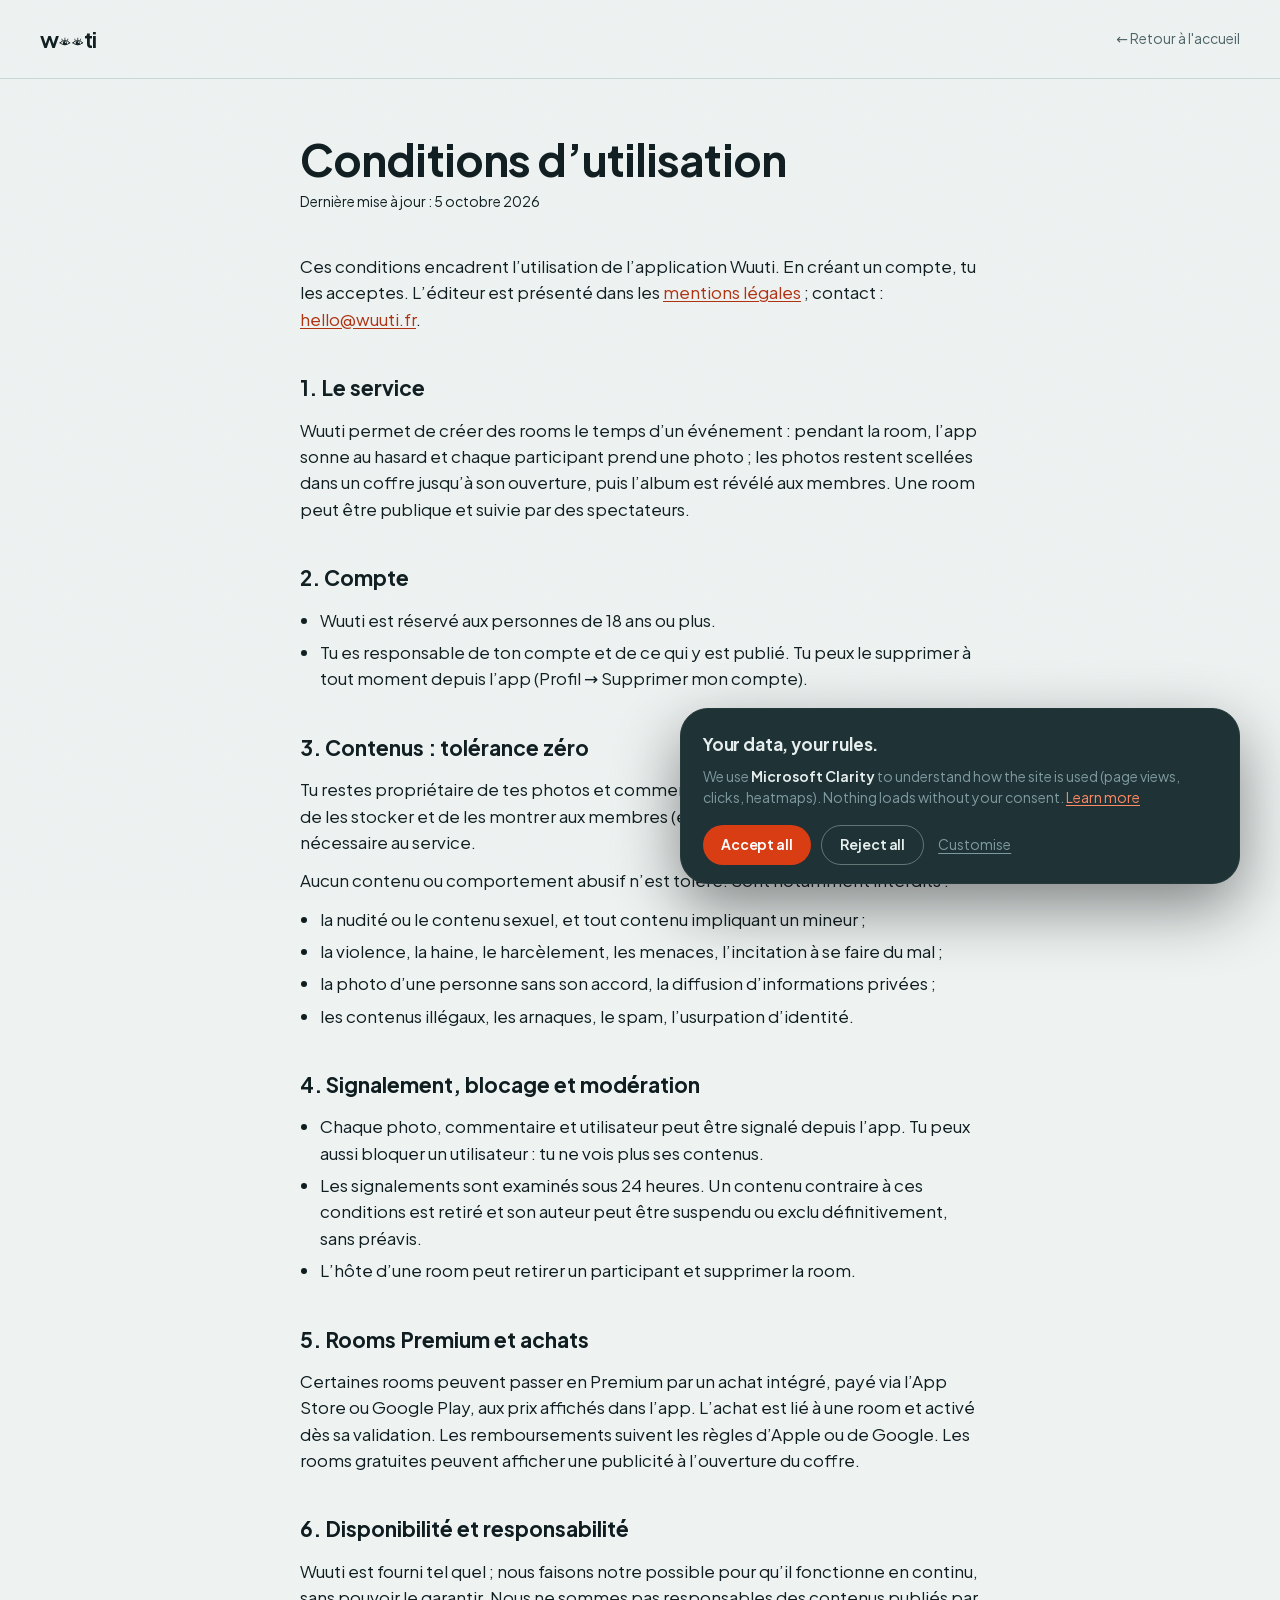
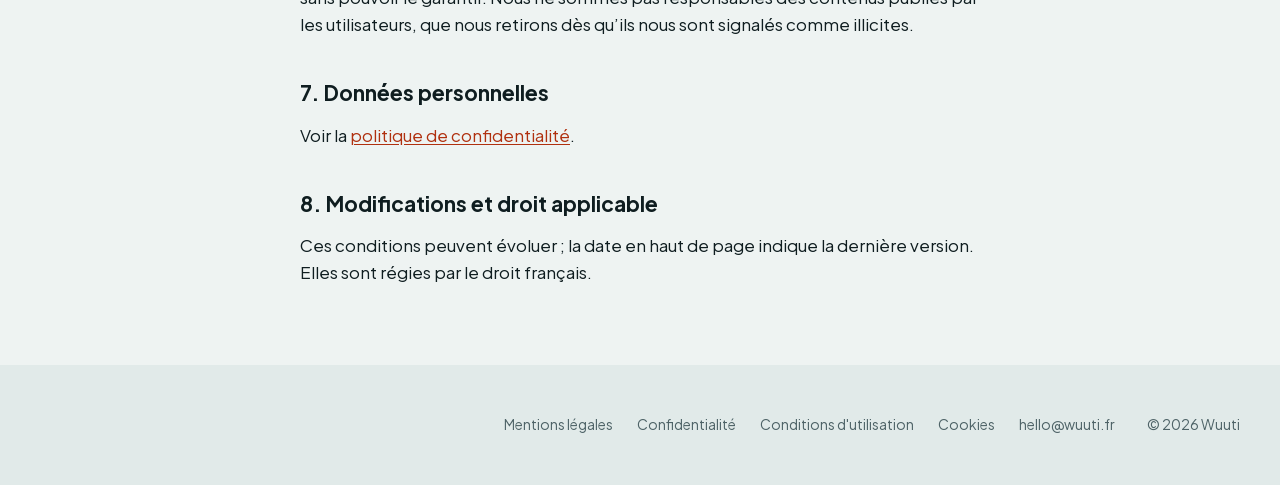
==== commit 683fbc19: "Clarity derrière consentement + bandeau cookies RGPD - Microsoft Clarity (z1uzxgbtr2) chargé uniquem" ====
--- a/conditions.html
+++ b/conditions.html
@@ -9,7 +9,7 @@
   <meta name="robots" content="noindex, follow" />
   <meta name="theme-color" content="#eef3f2" />
   <link rel="icon" href="assets/favicon.png" />
-  <link rel="stylesheet" href="styles.css?v=11" />
+  <link rel="stylesheet" href="styles.css?v=12" />
 </head>
 <body class="legal day">
   <header class="legal__head">
@@ -70,10 +70,12 @@
         <a href="mentions-legales.html">Mentions légales</a>
         <a href="confidentialite.html">Confidentialité</a>
         <a href="conditions.html">Conditions d'utilisation</a>
+        <button type="button" class="footer__cookies" data-consent-open>Cookies</button>
         <a href="mailto:hello@wuuti.fr">hello@wuuti.fr</a>
       </nav>
       <p class="footer__copy">© 2026 Wuuti</p>
     </div>
   </footer>
+  <script src="consent.js?v=1" defer></script>
 </body>
 </html>
--- a/styles.css
+++ b/styles.css
@@ -1184,15 +1184,151 @@
 .final__stores { list-style: none; padding: 0; display: flex; flex-wrap: wrap; justify-content: center; gap: 12px; margin: 36px 0 0; }
 /* Badges officiels Apple / Google : fichiers d'origine, non modifiés */
 .store { display: flex; }
+.store a { display: inline-flex; border-radius: 9px; transition: opacity 160ms ease, transform 160ms var(--ease-out); }
+@media (hover: hover) and (pointer: fine) {
+  .store a:hover { opacity: 0.88; transform: translateY(-1px); }
+}
+.store a:active { transform: translateY(0); opacity: 0.75; }
 .store img { display: block; height: 56px; width: auto; }
 
 /* ---------- Footer ---------- */
 .footer { background: var(--paper2); padding: 40px 0 calc(40px + env(safe-area-inset-bottom)); }
 .footer__inner { display: flex; align-items: center; gap: 24px; flex-wrap: wrap; }
-.footer__links { display: flex; gap: 4px 8px; margin-left: auto; flex-wrap: wrap; font-size: 14px; color: var(--ink-muted); }
+.footer__links { display: flex; gap: 4px 8px; margin-left: auto; flex-wrap: wrap; align-items: center; font-size: 14px; color: var(--ink-muted); }
 .footer__links a { display: inline-flex; align-items: center; min-height: 40px; padding-inline: 8px; }
+.footer__links button { background: none; border: 0; padding: 0; }
+.footer__links button.footer__cookies { display: inline-flex; align-items: center; min-height: 40px; padding-inline: 8px; font-size: 14px; color: inherit; }
+.footer__links button.footer__cookies:hover { color: var(--ink-text); }
 @media (hover: hover) and (pointer: fine) { .footer__links a:hover { color: var(--ink-text); } }
 .footer__copy { font-size: 14px; color: var(--ink-muted); }
+
+/* ---------- Consentement cookies (RGPD) ---------- */
+.consent { --z-consent: 100; }
+.consent__banner {
+  position: fixed;
+  z-index: var(--z-consent);
+  left: var(--gutter);
+  right: var(--gutter);
+  bottom: calc(16px + env(safe-area-inset-bottom));
+  max-width: 560px;
+  margin-left: auto;
+  background: var(--slate2);
+  color: var(--foam);
+  border: 1px solid var(--line);
+  border-radius: var(--r-card);
+  padding: 22px 22px 18px;
+  box-shadow: 0 24px 64px rgb(0 0 0 / 0.45);
+  animation: consent-in 420ms var(--ease-spring);
+}
+@keyframes consent-in { from { opacity: 0; transform: translateY(24px) scale(0.98); } }
+.consent__banner[hidden] { display: none; }
+.consent__title { font-weight: 700; font-size: 17px; letter-spacing: -0.01em; }
+.consent__text { margin-top: 8px; font-size: 14px; line-height: 1.55; color: var(--mist); text-wrap: pretty; }
+.consent__text strong { color: var(--foam); font-weight: 650; }
+.consent__text a { color: var(--ember-soft); text-decoration: underline; text-underline-offset: 2px; }
+.consent__actions { display: flex; gap: 10px; margin-top: 16px; flex-wrap: wrap; align-items: center; }
+.btn--ghost { border: 1px solid rgb(230 239 238 / 0.35); color: var(--foam); }
+@media (hover: hover) and (pointer: fine) { .btn--ghost:hover { border-color: rgb(230 239 238 / 0.7); background: rgb(230 239 238 / 0.08); } }
+.consent__link { background: none; border: 0; padding: 8px 4px; font-size: 14px; color: var(--mist); text-decoration: underline; text-underline-offset: 3px; }
+@media (hover: hover) and (pointer: fine) { .consent__link:hover { color: var(--foam); } }
+.consent__overlay {
+  position: fixed;
+  inset: 0;
+  z-index: var(--z-consent);
+  display: flex;
+  align-items: center;
+  justify-content: center;
+  padding: 20px;
+  background: rgb(12 21 23 / 0.7);
+  backdrop-filter: blur(6px);
+  -webkit-backdrop-filter: blur(6px);
+  animation: consent-fade 200ms ease-out;
+}
+@keyframes consent-fade { from { opacity: 0; } }
+.consent__overlay[hidden] { display: none; }
+.consent__modal {
+  position: relative;
+  width: min(560px, 100%);
+  max-height: min(84vh, 720px);
+  overflow: auto;
+  background: var(--ink2);
+  color: var(--foam);
+  border: 1px solid var(--line);
+  border-radius: var(--r-card);
+  padding: clamp(22px, 4vw, 32px);
+  box-shadow: 0 32px 80px rgb(0 0 0 / 0.5);
+  animation: consent-in 320ms var(--ease-out);
+}
+.consent__modal-title { font-size: 21px; font-weight: 700; letter-spacing: -0.02em; padding-right: 32px; }
+.consent__modal-intro { margin-top: 8px; font-size: 14px; color: var(--mist); }
+.consent__list { list-style: none; margin: 20px 0 0; padding: 0; display: grid; gap: 12px; }
+.consent__item {
+  display: flex;
+  gap: 16px;
+  align-items: flex-start;
+  justify-content: space-between;
+  background: var(--slate);
+  border: 1px solid var(--line);
+  border-radius: 20px;
+  padding: 16px 18px;
+}
+.consent__item-title { font-size: 15px; font-weight: 650; }
+.consent__item-text { margin-top: 6px; font-size: 13.5px; line-height: 1.55; color: var(--mist); }
+.consent__badge {
+  flex: none;
+  font-size: 12px;
+  font-weight: 650;
+  color: var(--foam);
+  background: rgb(127 154 158 / 0.18);
+  border: 1px solid rgb(127 154 158 / 0.4);
+  border-radius: 999px;
+  padding: 6px 12px;
+  white-space: nowrap;
+}
+.consent__switch {
+  flex: none;
+  width: 52px;
+  height: 30px;
+  border: 0;
+  border-radius: 999px;
+  background: rgb(127 154 158 / 0.35);
+  position: relative;
+  transition: background-color 200ms ease;
+  margin-top: 2px;
+}
+.consent__switch[aria-checked="true"] { background: var(--ember); }
+.consent__knob {
+  position: absolute;
+  top: 3px;
+  left: 3px;
+  width: 24px;
+  height: 24px;
+  border-radius: 50%;
+  background: #fff;
+  transition: transform 200ms var(--ease-out);
+}
+.consent__switch[aria-checked="true"] .consent__knob { transform: translateX(22px); }
+.consent__actions--modal { margin-top: 20px; }
+.consent__actions--modal .btn { flex: 1 1 auto; }
+.consent__close {
+  position: absolute;
+  top: 14px;
+  right: 14px;
+  width: 36px;
+  height: 36px;
+  border-radius: 50%;
+  border: 1px solid var(--line);
+  background: transparent;
+  color: var(--mist);
+  font-size: 14px;
+  line-height: 1;
+}
+@media (hover: hover) and (pointer: fine) { .consent__close:hover { color: var(--foam); border-color: var(--mist); } }
+@media (max-width: 560px) {
+  .consent__banner { padding: 20px 18px 16px; }
+  .consent__actions .btn { flex: 1 1 100%; }
+  .consent__link { margin-inline: auto; }
+}
 
 /* ---------- Mouvement réduit ---------- */
 @media (prefers-reduced-motion: reduce) {
